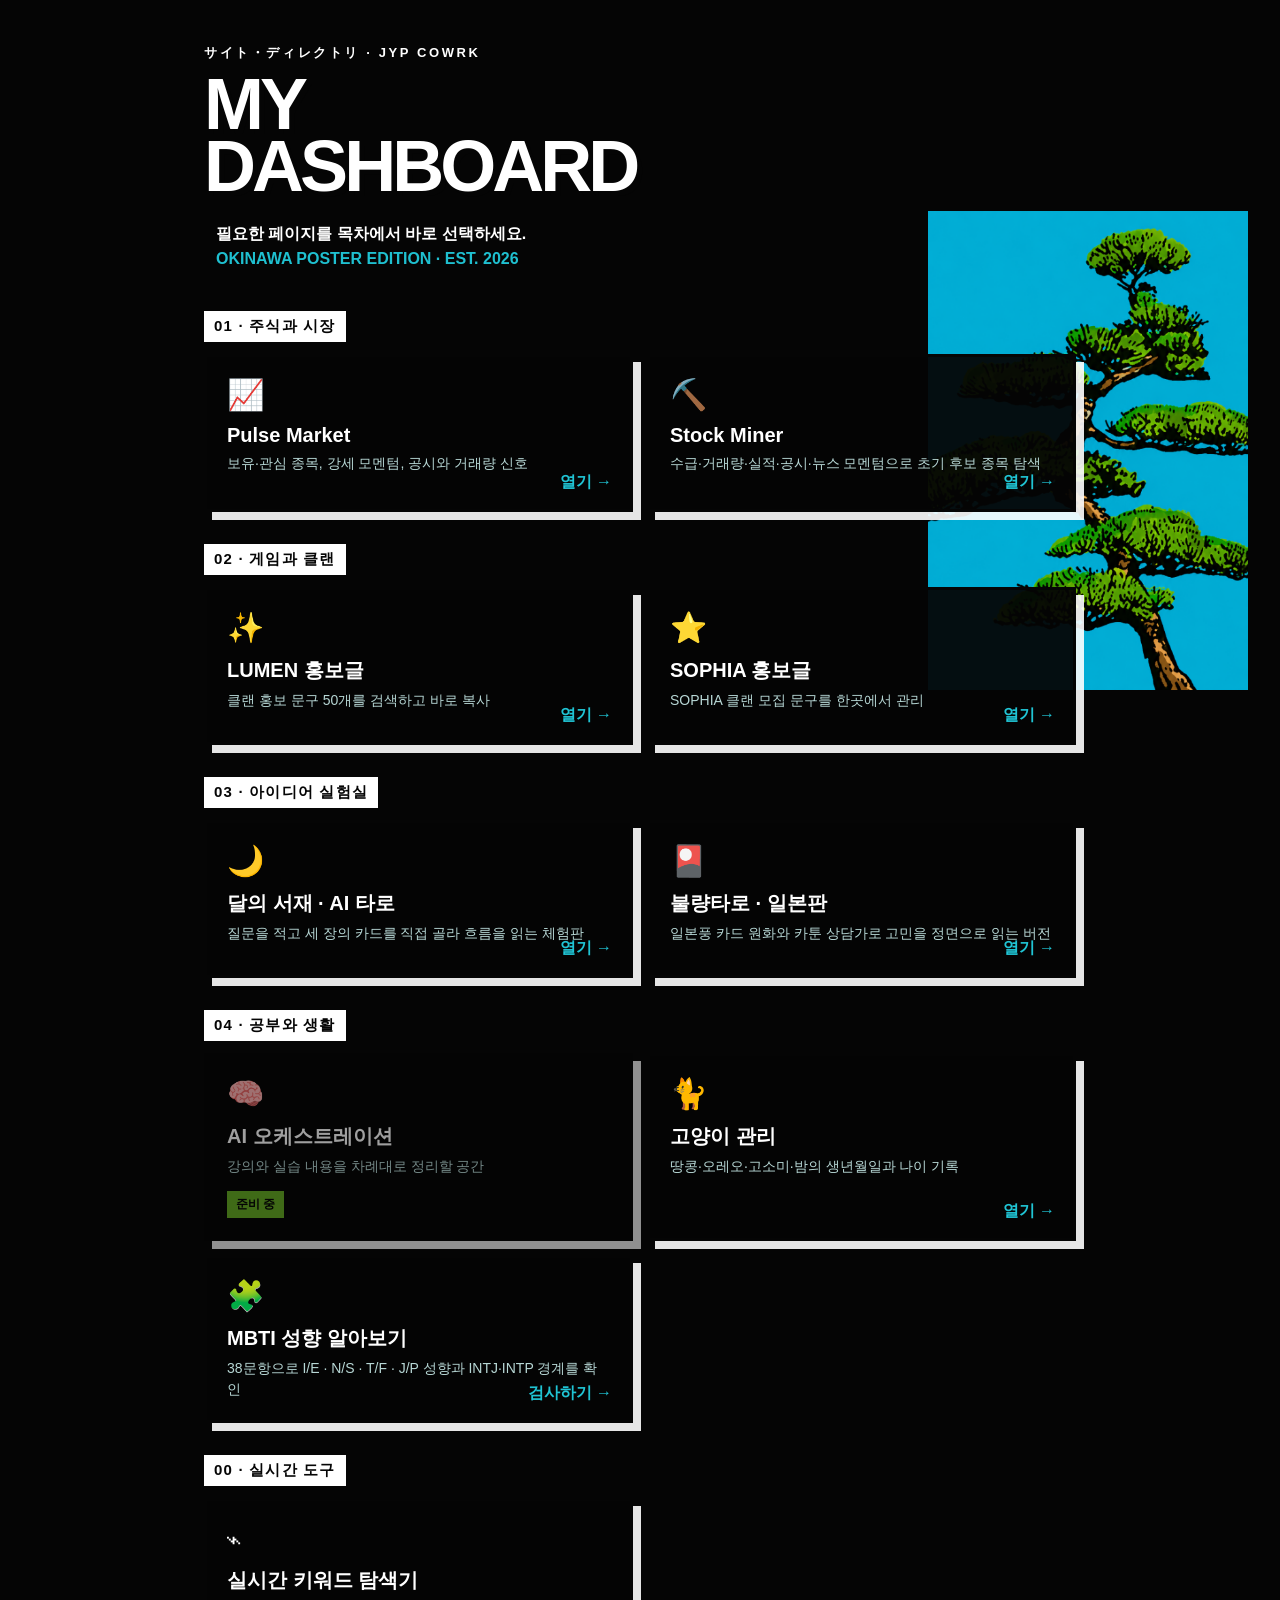
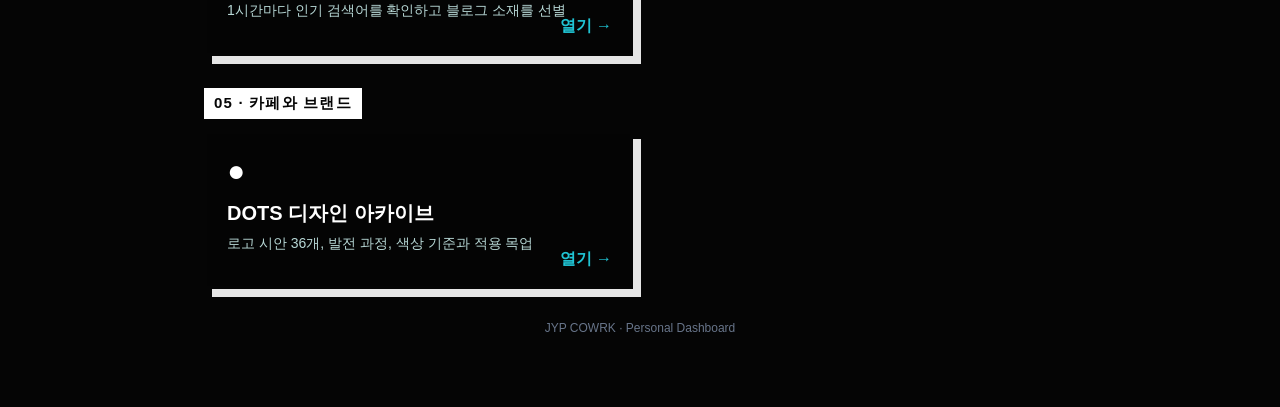
==== index.html @ d5bb5e2f "Improve mobile dashboard layout" ====
<!doctype html>
<html lang="ko">
<head>
<meta charset="utf-8">
<meta name="viewport" content="width=device-width, initial-scale=1">
<title>JYP COWRK 대시보드</title>
<style>
:root{color-scheme:dark;--bg:#050505;--card:#050505;--line:#22b8c9;--text:#fff;--muted:#b7d7d5;--blue:#19bfd1;--green:#66ad25}
*{box-sizing:border-box}
body{margin:0;color:var(--text);font-family:-apple-system,BlinkMacSystemFont,"Segoe UI",Roboto,"Noto Sans KR",sans-serif;min-height:100vh;background:#050505}
body:before{content:"";position:fixed;inset:0;pointer-events:none;z-index:-2;background:#050505}
body:after{content:"";position:fixed;right:2.5%;top:6%;bottom:6%;width:min(25vw,390px);z-index:-1;pointer-events:none;background:#050505 url("assets/okinawa-poster.png") center/contain no-repeat;border-left:14px solid #050505}
.wrap{max-width:920px;margin:auto;padding:44px 24px 72px;position:relative}
header{margin-bottom:30px}
.eyebrow{color:#fff;font-size:13px;font-weight:900;letter-spacing:.2em}
h1{font-size:clamp(38px,7vw,72px);line-height:.86;margin:12px 0 16px;font-family:Impact,"Arial Black",sans-serif;font-weight:900;letter-spacing:-.055em;text-transform:uppercase;text-shadow:5px 5px 0 #050505}
.lead{display:inline-block;margin:0;color:#fff;background:#050505;padding:8px 12px;line-height:1.55;font-weight:700}
h2{font-size:15px;margin:32px 0 12px;color:#050505;background:#fff;display:table;padding:6px 10px;letter-spacing:.08em}
.grid{display:grid;grid-template-columns:repeat(2,minmax(0,1fr));gap:14px}
.card{display:block;position:relative;min-height:158px;padding:20px;border:3px solid #050505;border-radius:0;background:rgba(5,5,5,.94);box-shadow:8px 8px 0 rgba(255,255,255,.9);color:#fff;text-decoration:none;transition:.18s ease}
.card:hover{transform:translate(-3px,-3px);border-color:#050505;background:#101010;box-shadow:12px 12px 0 #65aa24}
.icon{font-size:30px}.card h3{font-size:20px;margin:12px 0 6px}.card p{margin:0;color:var(--muted);font-size:14px;line-height:1.5}
.go{position:absolute;right:18px;bottom:16px;color:#20c4d4;font-weight:900}.badge{display:inline-block;margin-top:14px;padding:5px 9px;border-radius:0;background:#65aa24;color:#050505;font-size:12px;font-weight:900}
.disabled{opacity:.62;cursor:default}.disabled:hover{transform:none;border-color:var(--line);background:rgba(21,26,36,.92)}
footer{margin-top:32px;color:#68758a;font-size:12px;text-align:center}
@media(max-width:760px){body:after{display:none}.wrap{max-width:none;padding:24px 14px 46px;background:#050505}header{margin-bottom:18px}.eyebrow{font-size:10px;letter-spacing:.13em}h1{font-size:34px;line-height:.9;margin:8px 0 10px;text-shadow:none}.lead{display:block;padding:0;font-size:12px;line-height:1.45}.lead br{display:none}h2{font-size:11px;margin:22px 0 9px;padding:5px 8px}.grid{grid-template-columns:repeat(2,minmax(0,1fr));gap:10px}.card{min-height:122px;padding:13px 12px 28px;border:2px solid #1b1b1b;box-shadow:4px 4px 0 rgba(255,255,255,.88)}.card:hover{transform:none;box-shadow:4px 4px 0 rgba(255,255,255,.88)}.icon{font-size:22px}.card h3{font-size:15px;line-height:1.2;margin:7px 0 5px}.card p{font-size:11px;line-height:1.35;display:-webkit-box;-webkit-line-clamp:2;-webkit-box-orient:vertical;overflow:hidden}.go{right:10px;bottom:8px;font-size:11px}.badge{font-size:10px;margin-top:8px;padding:4px 6px}footer{margin-top:24px;font-size:10px}}
@media(max-width:360px){.grid{grid-template-columns:1fr}.card{min-height:108px}}
</style>
</head>
<body>
<main class="wrap">
<header><div class="eyebrow">サイト・ディレクトリ · JYP COWRK</div><h1>MY<br>DASHBOARD</h1><p class="lead">필요한 페이지를 목차에서 바로 선택하세요.<br><span style="color:#1fc0d0">OKINAWA POSTER EDITION · EST. 2026</span></p></header>
<h2>01 · 주식과 시장</h2>
<section class="grid"><a class="card" href="https://gptjyp-ops.github.io/AI-stock-orchestrator/"><div class="icon">📈</div><h3>Pulse Market</h3><p>보유·관심 종목, 강세 모멘텀, 공시와 거래량 신호</p><span class="go">열기 →</span></a><a class="card" href="stock-miner.html"><div class="icon">⛏️</div><h3>Stock Miner</h3><p>수급·거래량·실적·공시·뉴스 모멘텀으로 초기 후보 종목 탐색</p><span class="go">열기 →</span></a></section>
<h2>02 · 게임과 클랜</h2>
<section class="grid"><a class="card" href="lumen.html"><div class="icon">✨</div><h3>LUMEN 홍보글</h3><p>클랜 홍보 문구 50개를 검색하고 바로 복사</p><span class="go">열기 →</span></a><a class="card" href="sophia.html"><div class="icon">⭐</div><h3>SOPHIA 홍보글</h3><p>SOPHIA 클랜 모집 문구를 한곳에서 관리</p><span class="go">열기 →</span></a></section>
<h2>03 · 아이디어 실험실</h2>
<section class="grid"><a class="card" href="tarot.html"><div class="icon">🌙</div><h3>달의 서재 · AI 타로</h3><p>질문을 적고 세 장의 카드를 직접 골라 흐름을 읽는 체험판</p><span class="go">열기 →</span></a><a class="card" href="bad-tarot-jp.html"><div class="icon">🎴</div><h3>불량타로 · 일본판</h3><p>일본풍 카드 원화와 카툰 상담가로 고민을 정면으로 읽는 버전</p><span class="go">열기 →</span></a></section>
<h2>04 · 공부와 생활</h2>
<section class="grid"><div class="card disabled"><div class="icon">🧠</div><h3>AI 오케스트레이션</h3><p>강의와 실습 내용을 차례대로 정리할 공간</p><span class="badge">준비 중</span></div><a class="card" href="cats.html"><div class="icon">🐈</div><h3>고양이 관리</h3><p>땅콩·오레오·고소미·밤의 생년월일과 나이 기록</p><span class="go">열기 →</span></a><a class="card" href="mbti.html"><div class="icon">🧩</div><h3>MBTI 성향 알아보기</h3><p>38문항으로 I/E · N/S · T/F · J/P 성향과 INTJ·INTP 경계를 확인</p><span class="go">검사하기 →</span></a></section>
<h2>00 · 실시간 도구</h2>
<section class="grid"><a class="card" href="realtime.html"><div class="icon">⌁</div><h3>실시간 키워드 탐색기</h3><p>1시간마다 인기 검색어를 확인하고 블로그 소재를 선별</p><span class="go">열기 →</span></a></section>
<h2>05 · 카페와 브랜드</h2>
<section class="grid"><a class="card" href="dots.html"><div class="icon">●</div><h3>DOTS 디자인 아카이브</h3><p>로고 시안 36개, 발전 과정, 색상 기준과 적용 목업</p><span class="go">열기 →</span></a></section>
<footer>JYP COWRK · Personal Dashboard</footer>
</main>
</body>
</html>
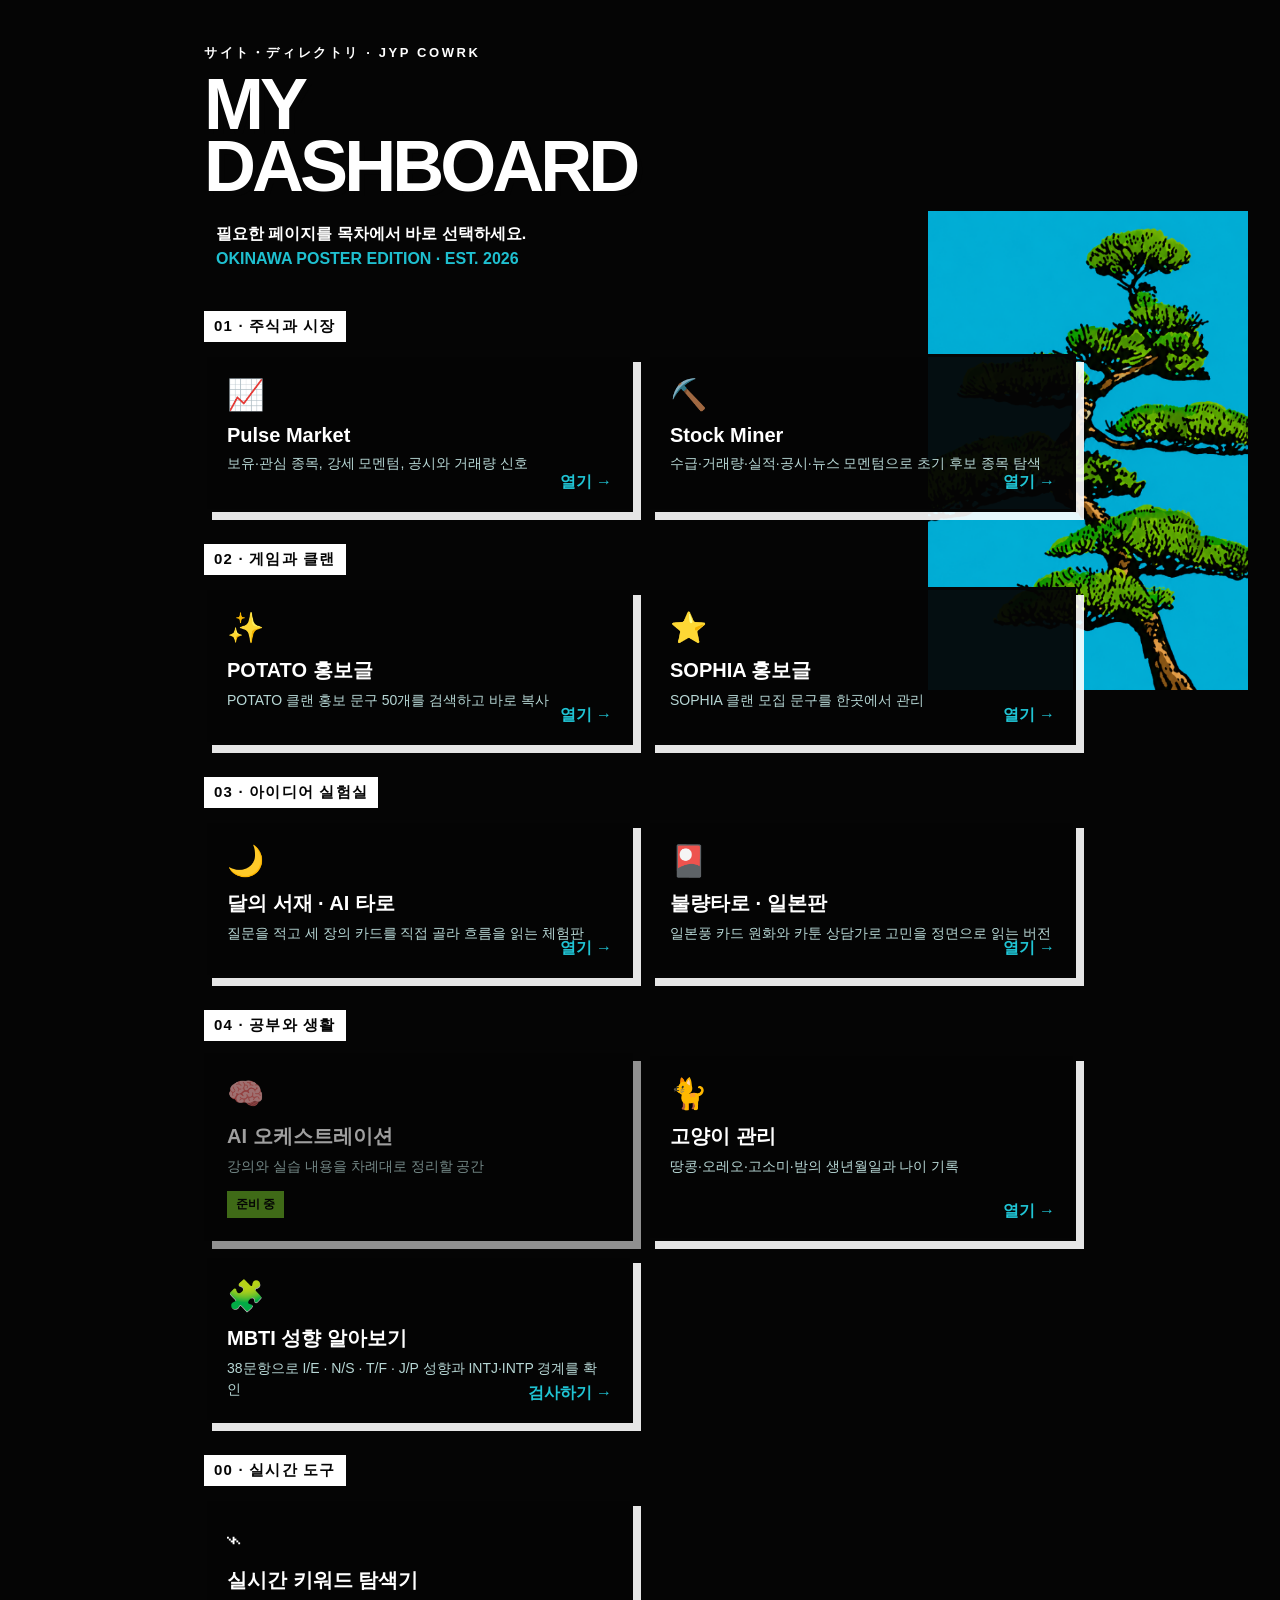
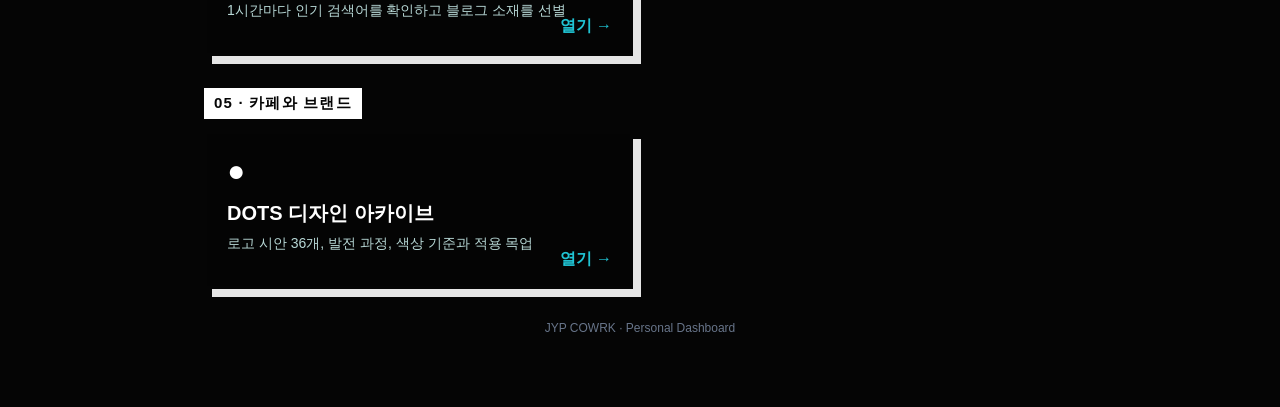
==== commit c8246cba: "Rename LUMEN dashboard card to POTATO" ====
--- a/index.html
+++ b/index.html
@@ -33,7 +33,7 @@
 <h2>01 · 주식과 시장</h2>
 <section class="grid"><a class="card" href="https://gptjyp-ops.github.io/AI-stock-orchestrator/"><div class="icon">📈</div><h3>Pulse Market</h3><p>보유·관심 종목, 강세 모멘텀, 공시와 거래량 신호</p><span class="go">열기 →</span></a><a class="card" href="stock-miner.html"><div class="icon">⛏️</div><h3>Stock Miner</h3><p>수급·거래량·실적·공시·뉴스 모멘텀으로 초기 후보 종목 탐색</p><span class="go">열기 →</span></a></section>
 <h2>02 · 게임과 클랜</h2>
-<section class="grid"><a class="card" href="lumen.html"><div class="icon">✨</div><h3>LUMEN 홍보글</h3><p>클랜 홍보 문구 50개를 검색하고 바로 복사</p><span class="go">열기 →</span></a><a class="card" href="sophia.html"><div class="icon">⭐</div><h3>SOPHIA 홍보글</h3><p>SOPHIA 클랜 모집 문구를 한곳에서 관리</p><span class="go">열기 →</span></a></section>
+<section class="grid"><a class="card" href="lumen.html"><div class="icon">✨</div><h3>POTATO 홍보글</h3><p>POTATO 클랜 홍보 문구 50개를 검색하고 바로 복사</p><span class="go">열기 →</span></a><a class="card" href="sophia.html"><div class="icon">⭐</div><h3>SOPHIA 홍보글</h3><p>SOPHIA 클랜 모집 문구를 한곳에서 관리</p><span class="go">열기 →</span></a></section>
 <h2>03 · 아이디어 실험실</h2>
 <section class="grid"><a class="card" href="tarot.html"><div class="icon">🌙</div><h3>달의 서재 · AI 타로</h3><p>질문을 적고 세 장의 카드를 직접 골라 흐름을 읽는 체험판</p><span class="go">열기 →</span></a><a class="card" href="bad-tarot-jp.html"><div class="icon">🎴</div><h3>불량타로 · 일본판</h3><p>일본풍 카드 원화와 카툰 상담가로 고민을 정면으로 읽는 버전</p><span class="go">열기 →</span></a></section>
 <h2>04 · 공부와 생활</h2>
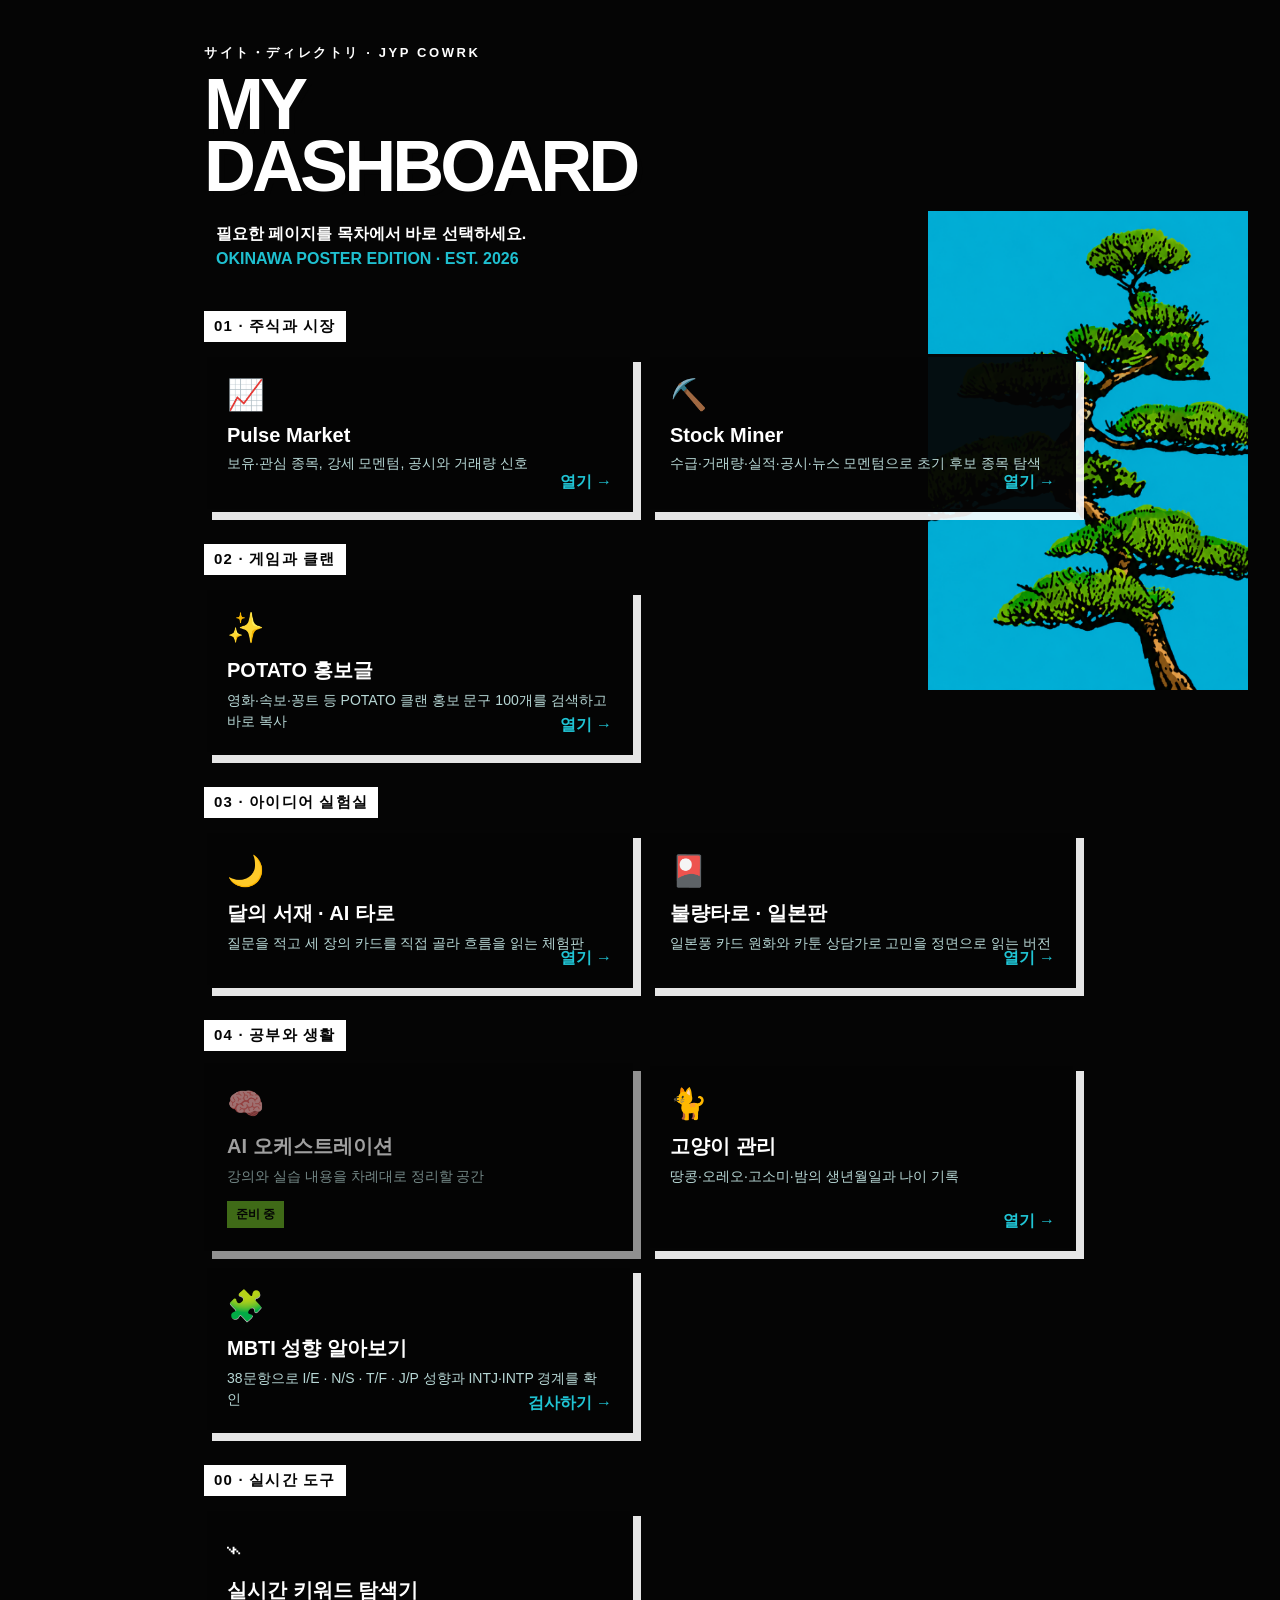
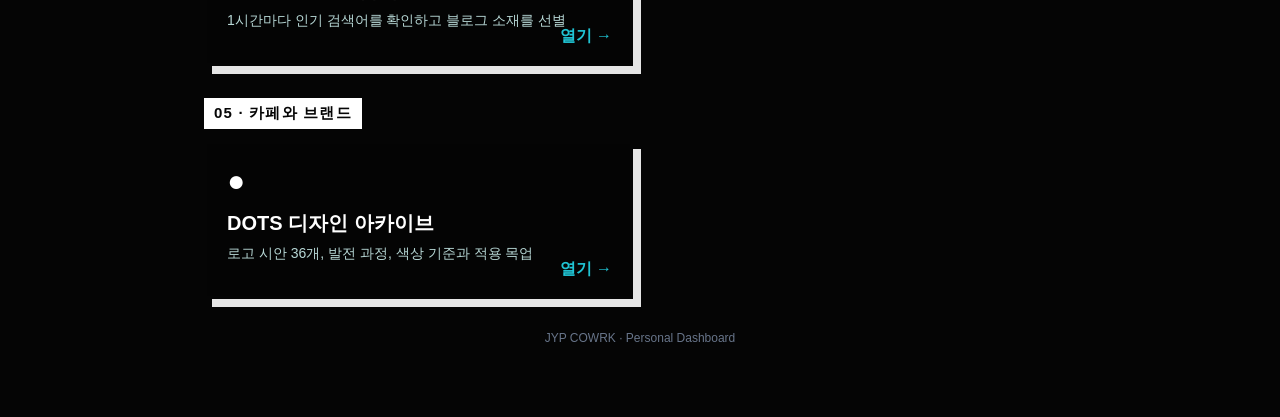
==== commit e7c405c3: "Restore 100 varied POTATO recruitment sketches and remove SOPHIA promotion" ====
--- a/index.html
+++ b/index.html
@@ -33,7 +33,7 @@
 <h2>01 · 주식과 시장</h2>
 <section class="grid"><a class="card" href="https://gptjyp-ops.github.io/AI-stock-orchestrator/"><div class="icon">📈</div><h3>Pulse Market</h3><p>보유·관심 종목, 강세 모멘텀, 공시와 거래량 신호</p><span class="go">열기 →</span></a><a class="card" href="stock-miner.html"><div class="icon">⛏️</div><h3>Stock Miner</h3><p>수급·거래량·실적·공시·뉴스 모멘텀으로 초기 후보 종목 탐색</p><span class="go">열기 →</span></a></section>
 <h2>02 · 게임과 클랜</h2>
-<section class="grid"><a class="card" href="lumen.html"><div class="icon">✨</div><h3>POTATO 홍보글</h3><p>POTATO 클랜 홍보 문구 50개를 검색하고 바로 복사</p><span class="go">열기 →</span></a><a class="card" href="sophia.html"><div class="icon">⭐</div><h3>SOPHIA 홍보글</h3><p>SOPHIA 클랜 모집 문구를 한곳에서 관리</p><span class="go">열기 →</span></a></section>
+<section class="grid"><a class="card" href="potato.html"><div class="icon">✨</div><h3>POTATO 홍보글</h3><p>영화·속보·꽁트 등 POTATO 클랜 홍보 문구 100개를 검색하고 바로 복사</p><span class="go">열기 →</span></a></section>
 <h2>03 · 아이디어 실험실</h2>
 <section class="grid"><a class="card" href="tarot.html"><div class="icon">🌙</div><h3>달의 서재 · AI 타로</h3><p>질문을 적고 세 장의 카드를 직접 골라 흐름을 읽는 체험판</p><span class="go">열기 →</span></a><a class="card" href="bad-tarot-jp.html"><div class="icon">🎴</div><h3>불량타로 · 일본판</h3><p>일본풍 카드 원화와 카툰 상담가로 고민을 정면으로 읽는 버전</p><span class="go">열기 →</span></a></section>
 <h2>04 · 공부와 생활</h2>
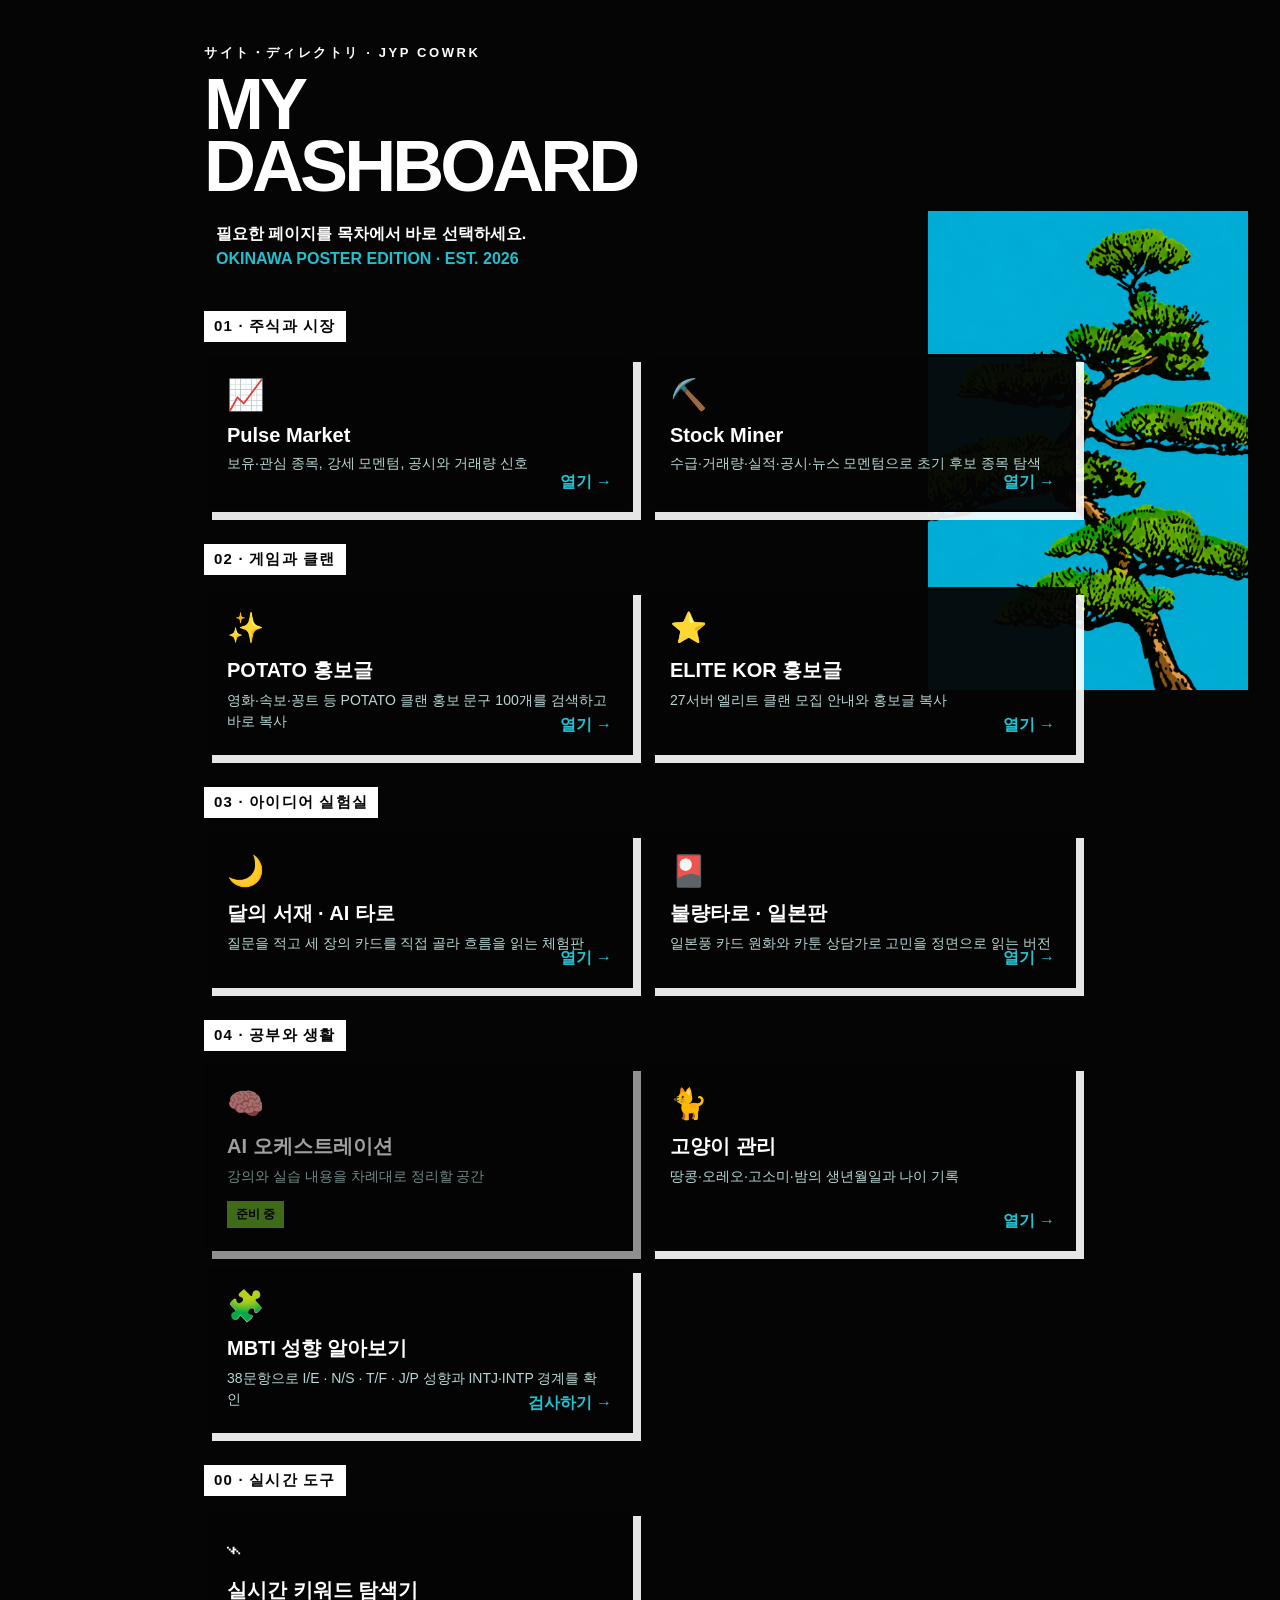
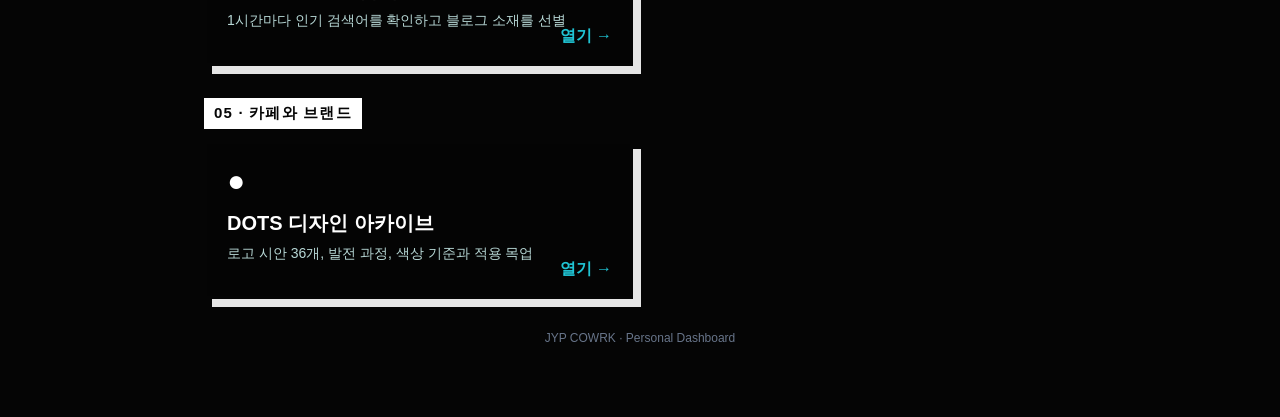
==== commit e335eccb: "Add ELITE KOR recruitment copy and homepage entry" ====
--- a/index.html
+++ b/index.html
@@ -33,7 +33,7 @@
 <h2>01 · 주식과 시장</h2>
 <section class="grid"><a class="card" href="https://gptjyp-ops.github.io/AI-stock-orchestrator/"><div class="icon">📈</div><h3>Pulse Market</h3><p>보유·관심 종목, 강세 모멘텀, 공시와 거래량 신호</p><span class="go">열기 →</span></a><a class="card" href="stock-miner.html"><div class="icon">⛏️</div><h3>Stock Miner</h3><p>수급·거래량·실적·공시·뉴스 모멘텀으로 초기 후보 종목 탐색</p><span class="go">열기 →</span></a></section>
 <h2>02 · 게임과 클랜</h2>
-<section class="grid"><a class="card" href="potato.html"><div class="icon">✨</div><h3>POTATO 홍보글</h3><p>영화·속보·꽁트 등 POTATO 클랜 홍보 문구 100개를 검색하고 바로 복사</p><span class="go">열기 →</span></a></section>
+<section class="grid"><a class="card" href="potato.html"><div class="icon">✨</div><h3>POTATO 홍보글</h3><p>영화·속보·꽁트 등 POTATO 클랜 홍보 문구 100개를 검색하고 바로 복사</p><span class="go">열기 →</span></a><a class="card" href="elite.html"><div class="icon">⭐</div><h3>ELITE KOR 홍보글</h3><p>27서버 엘리트 클랜 모집 안내와 홍보글 복사</p><span class="go">열기 →</span></a></section>
 <h2>03 · 아이디어 실험실</h2>
 <section class="grid"><a class="card" href="tarot.html"><div class="icon">🌙</div><h3>달의 서재 · AI 타로</h3><p>질문을 적고 세 장의 카드를 직접 골라 흐름을 읽는 체험판</p><span class="go">열기 →</span></a><a class="card" href="bad-tarot-jp.html"><div class="icon">🎴</div><h3>불량타로 · 일본판</h3><p>일본풍 카드 원화와 카툰 상담가로 고민을 정면으로 읽는 버전</p><span class="go">열기 →</span></a></section>
 <h2>04 · 공부와 생활</h2>
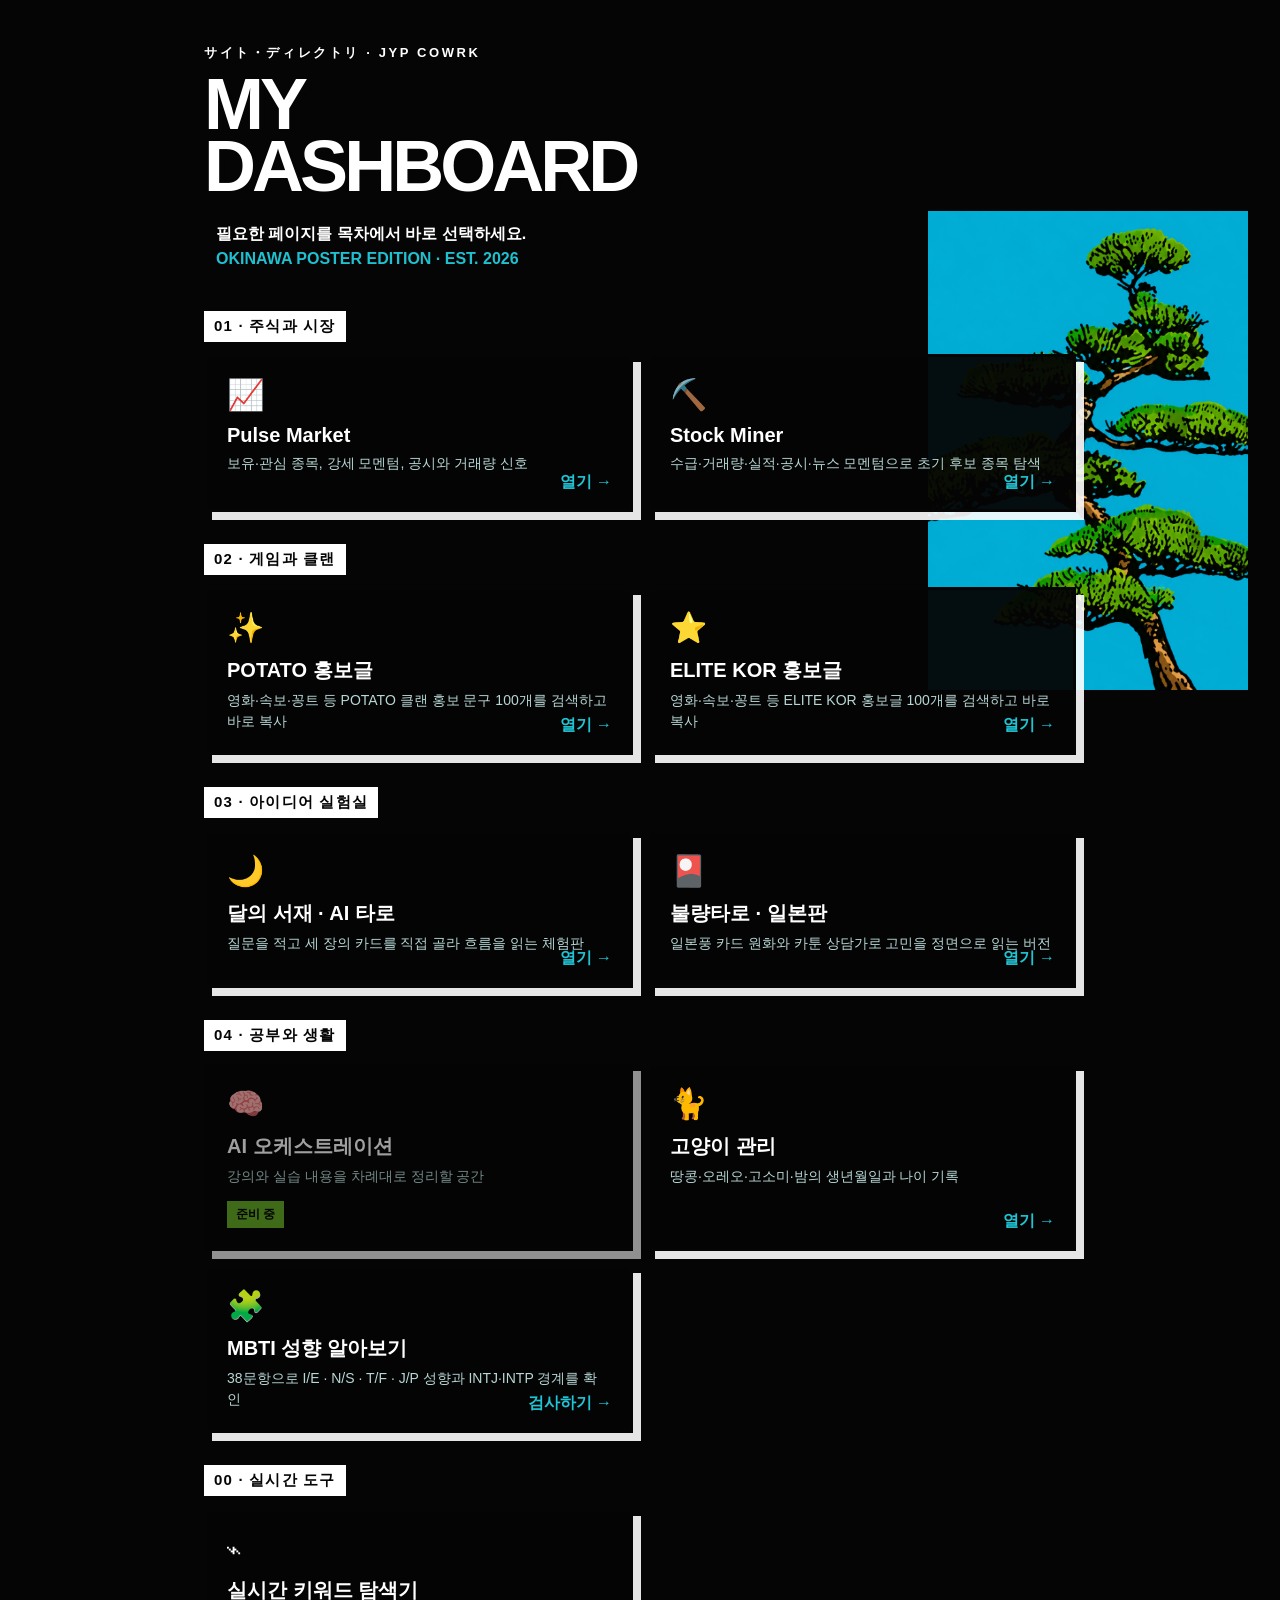
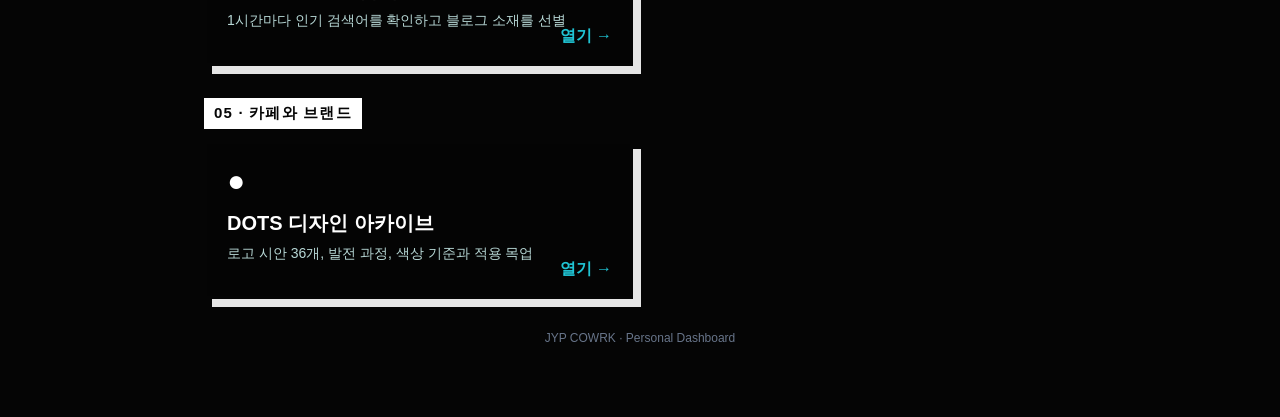
==== commit 62cc1b2b: "Expand ELITE KOR promotion to 100 varied recruitment posts" ====
--- a/index.html
+++ b/index.html
@@ -33,7 +33,7 @@
 <h2>01 · 주식과 시장</h2>
 <section class="grid"><a class="card" href="https://gptjyp-ops.github.io/AI-stock-orchestrator/"><div class="icon">📈</div><h3>Pulse Market</h3><p>보유·관심 종목, 강세 모멘텀, 공시와 거래량 신호</p><span class="go">열기 →</span></a><a class="card" href="stock-miner.html"><div class="icon">⛏️</div><h3>Stock Miner</h3><p>수급·거래량·실적·공시·뉴스 모멘텀으로 초기 후보 종목 탐색</p><span class="go">열기 →</span></a></section>
 <h2>02 · 게임과 클랜</h2>
-<section class="grid"><a class="card" href="potato.html"><div class="icon">✨</div><h3>POTATO 홍보글</h3><p>영화·속보·꽁트 등 POTATO 클랜 홍보 문구 100개를 검색하고 바로 복사</p><span class="go">열기 →</span></a><a class="card" href="elite.html"><div class="icon">⭐</div><h3>ELITE KOR 홍보글</h3><p>27서버 엘리트 클랜 모집 안내와 홍보글 복사</p><span class="go">열기 →</span></a></section>
+<section class="grid"><a class="card" href="potato.html"><div class="icon">✨</div><h3>POTATO 홍보글</h3><p>영화·속보·꽁트 등 POTATO 클랜 홍보 문구 100개를 검색하고 바로 복사</p><span class="go">열기 →</span></a><a class="card" href="elite.html"><div class="icon">⭐</div><h3>ELITE KOR 홍보글</h3><p>영화·속보·꽁트 등 ELITE KOR 홍보글 100개를 검색하고 바로 복사</p><span class="go">열기 →</span></a></section>
 <h2>03 · 아이디어 실험실</h2>
 <section class="grid"><a class="card" href="tarot.html"><div class="icon">🌙</div><h3>달의 서재 · AI 타로</h3><p>질문을 적고 세 장의 카드를 직접 골라 흐름을 읽는 체험판</p><span class="go">열기 →</span></a><a class="card" href="bad-tarot-jp.html"><div class="icon">🎴</div><h3>불량타로 · 일본판</h3><p>일본풍 카드 원화와 카툰 상담가로 고민을 정면으로 읽는 버전</p><span class="go">열기 →</span></a></section>
 <h2>04 · 공부와 생활</h2>
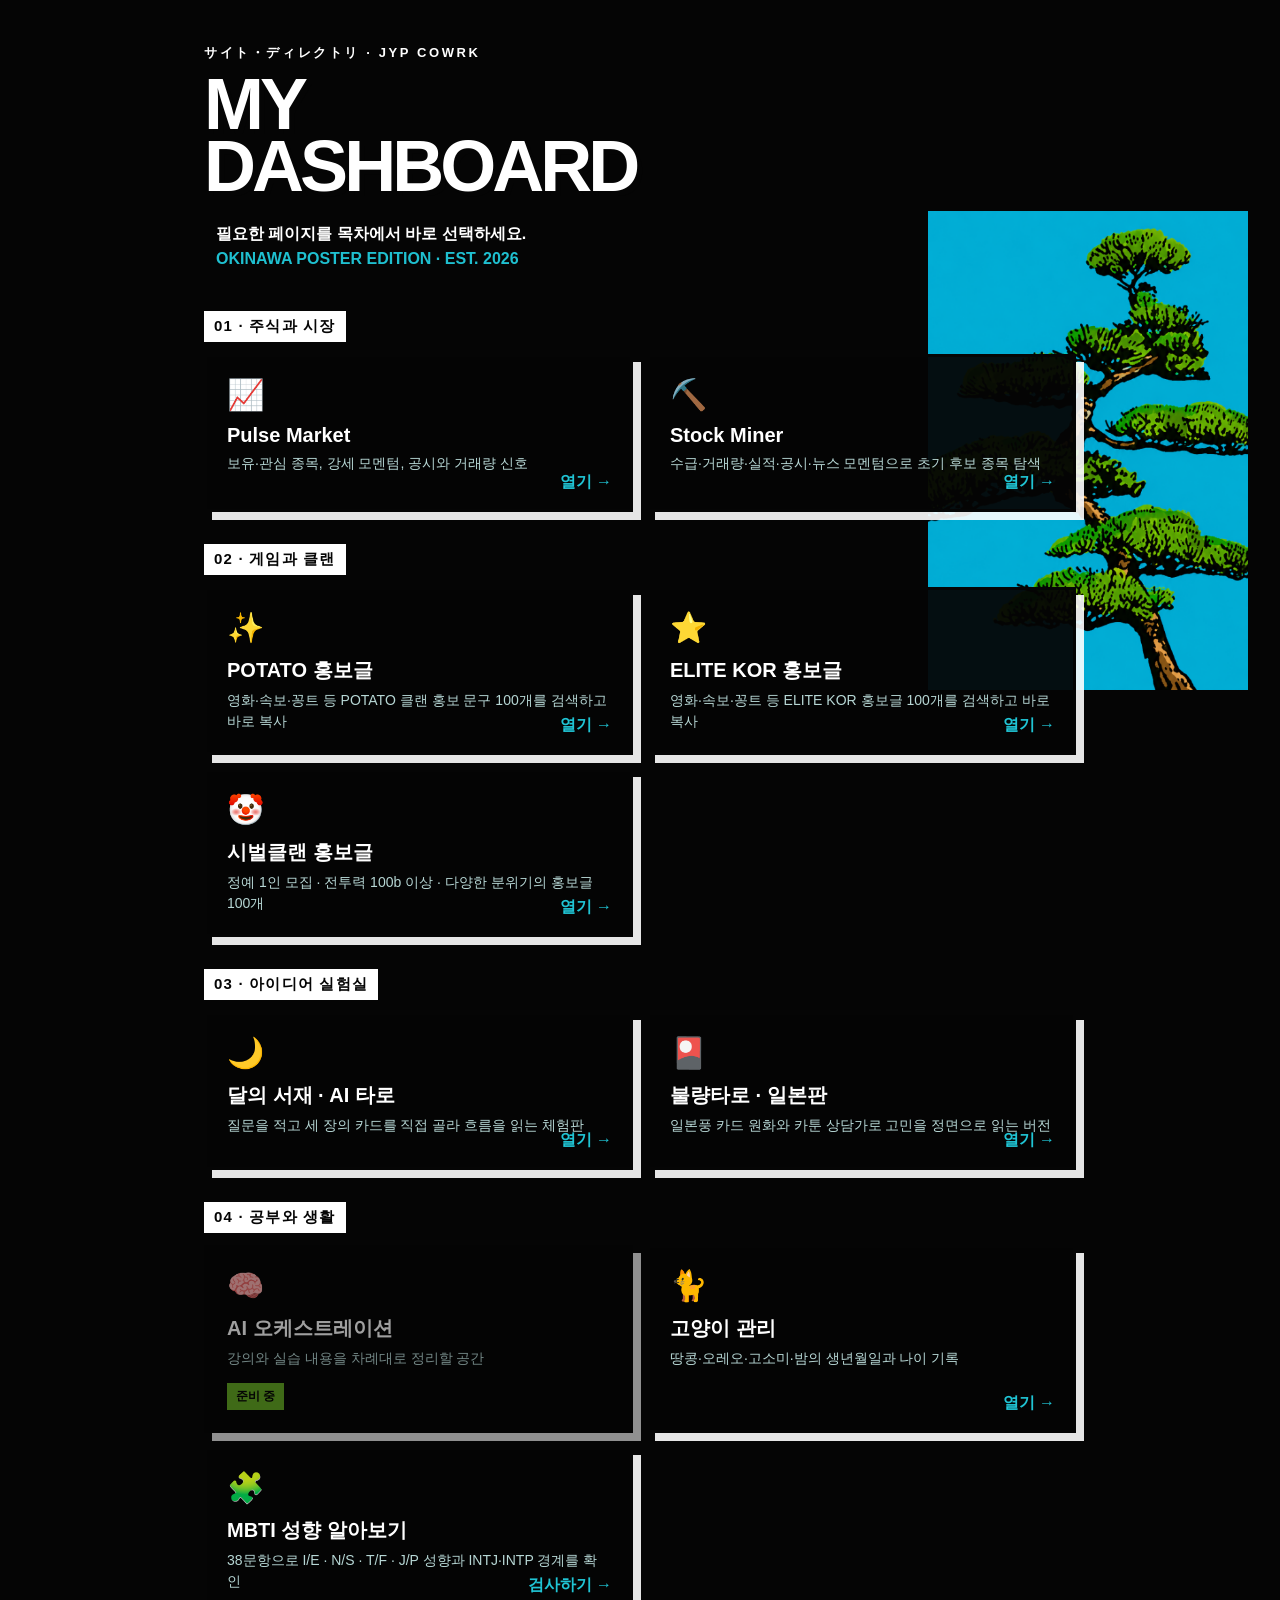
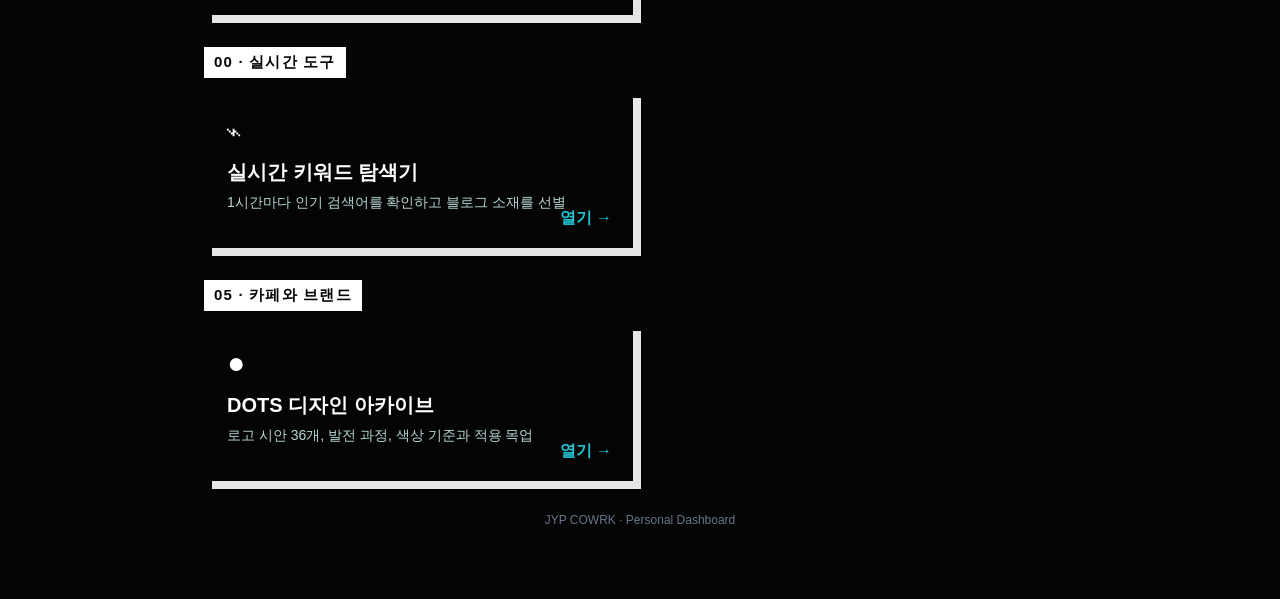
==== commit 3713bd3a: "feat: add 100 varied Sibeol recruitment posts with supplied requirements" ====
--- a/index.html
+++ b/index.html
@@ -33,7 +33,7 @@
 <h2>01 · 주식과 시장</h2>
 <section class="grid"><a class="card" href="https://gptjyp-ops.github.io/AI-stock-orchestrator/"><div class="icon">📈</div><h3>Pulse Market</h3><p>보유·관심 종목, 강세 모멘텀, 공시와 거래량 신호</p><span class="go">열기 →</span></a><a class="card" href="stock-miner.html"><div class="icon">⛏️</div><h3>Stock Miner</h3><p>수급·거래량·실적·공시·뉴스 모멘텀으로 초기 후보 종목 탐색</p><span class="go">열기 →</span></a></section>
 <h2>02 · 게임과 클랜</h2>
-<section class="grid"><a class="card" href="potato.html"><div class="icon">✨</div><h3>POTATO 홍보글</h3><p>영화·속보·꽁트 등 POTATO 클랜 홍보 문구 100개를 검색하고 바로 복사</p><span class="go">열기 →</span></a><a class="card" href="elite.html"><div class="icon">⭐</div><h3>ELITE KOR 홍보글</h3><p>영화·속보·꽁트 등 ELITE KOR 홍보글 100개를 검색하고 바로 복사</p><span class="go">열기 →</span></a></section>
+<section class="grid"><a class="card" href="potato.html"><div class="icon">✨</div><h3>POTATO 홍보글</h3><p>영화·속보·꽁트 등 POTATO 클랜 홍보 문구 100개를 검색하고 바로 복사</p><span class="go">열기 →</span></a><a class="card" href="elite.html"><div class="icon">⭐</div><h3>ELITE KOR 홍보글</h3><p>영화·속보·꽁트 등 ELITE KOR 홍보글 100개를 검색하고 바로 복사</p><span class="go">열기 →</span></a><a class="card" href="sibeol.html"><div class="icon">🤡</div><h3>시벌클랜 홍보글</h3><p>정예 1인 모집 · 전투력 100b 이상 · 다양한 분위기의 홍보글 100개</p><span class="go">열기 →</span></a></section>
 <h2>03 · 아이디어 실험실</h2>
 <section class="grid"><a class="card" href="tarot.html"><div class="icon">🌙</div><h3>달의 서재 · AI 타로</h3><p>질문을 적고 세 장의 카드를 직접 골라 흐름을 읽는 체험판</p><span class="go">열기 →</span></a><a class="card" href="bad-tarot-jp.html"><div class="icon">🎴</div><h3>불량타로 · 일본판</h3><p>일본풍 카드 원화와 카툰 상담가로 고민을 정면으로 읽는 버전</p><span class="go">열기 →</span></a></section>
 <h2>04 · 공부와 생활</h2>
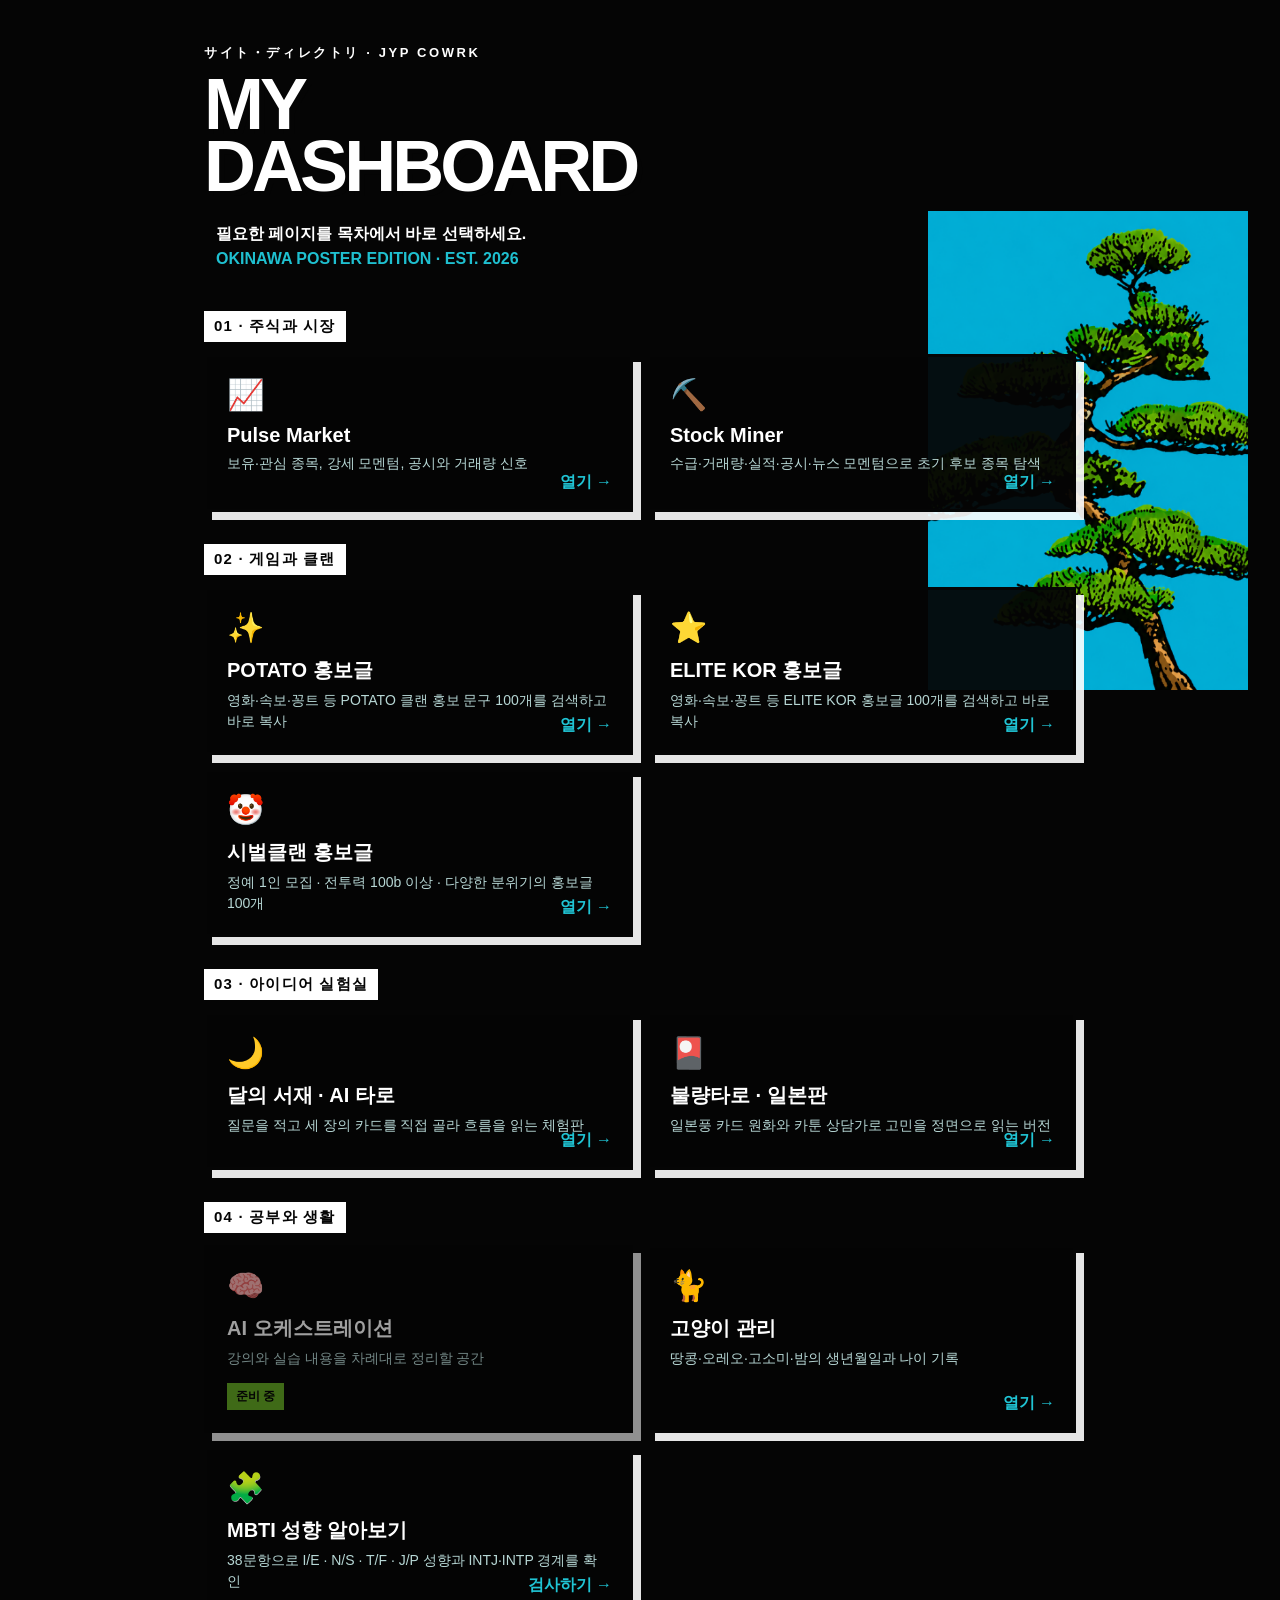
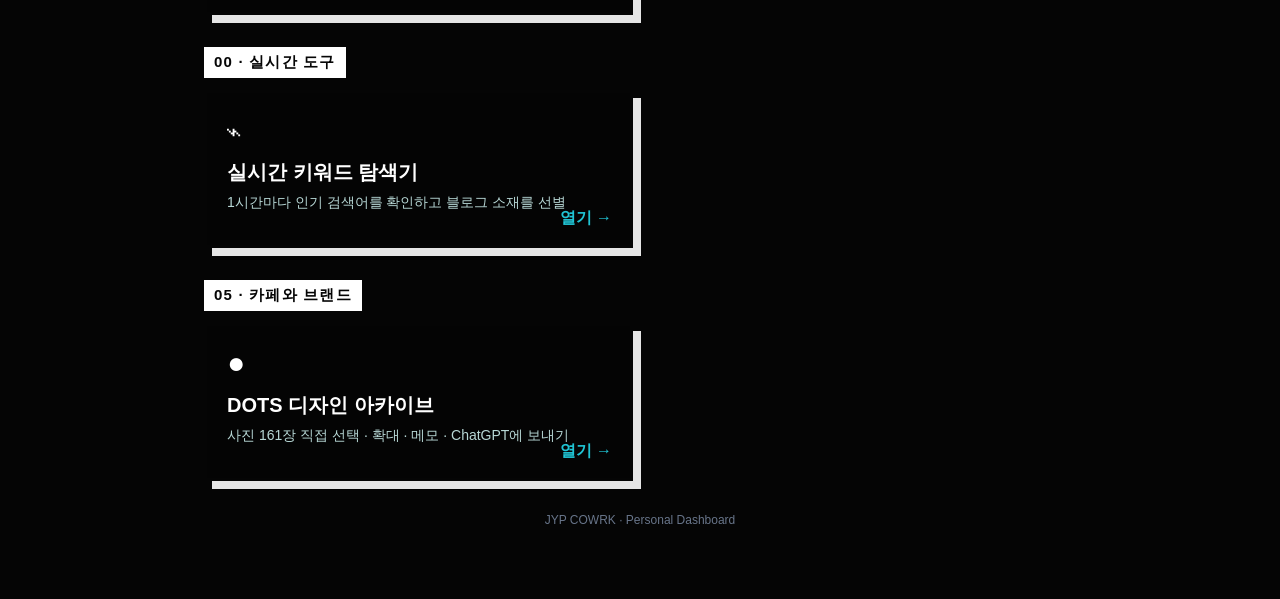
==== commit 553e3a35: "dots: archive recovered designs and add selection-to-ChatGPT handoff" ====
--- a/index.html
+++ b/index.html
@@ -41,7 +41,7 @@
 <h2>00 · 실시간 도구</h2>
 <section class="grid"><a class="card" href="realtime.html"><div class="icon">⌁</div><h3>실시간 키워드 탐색기</h3><p>1시간마다 인기 검색어를 확인하고 블로그 소재를 선별</p><span class="go">열기 →</span></a></section>
 <h2>05 · 카페와 브랜드</h2>
-<section class="grid"><a class="card" href="dots.html"><div class="icon">●</div><h3>DOTS 디자인 아카이브</h3><p>로고 시안 36개, 발전 과정, 색상 기준과 적용 목업</p><span class="go">열기 →</span></a></section>
+<section class="grid"><a class="card" href="dots.html"><div class="icon">●</div><h3>DOTS 디자인 아카이브</h3><p>사진 161장 직접 선택 · 확대 · 메모 · ChatGPT에 보내기</p><span class="go">열기 →</span></a></section>
 <footer>JYP COWRK · Personal Dashboard</footer>
 </main>
 </body>
